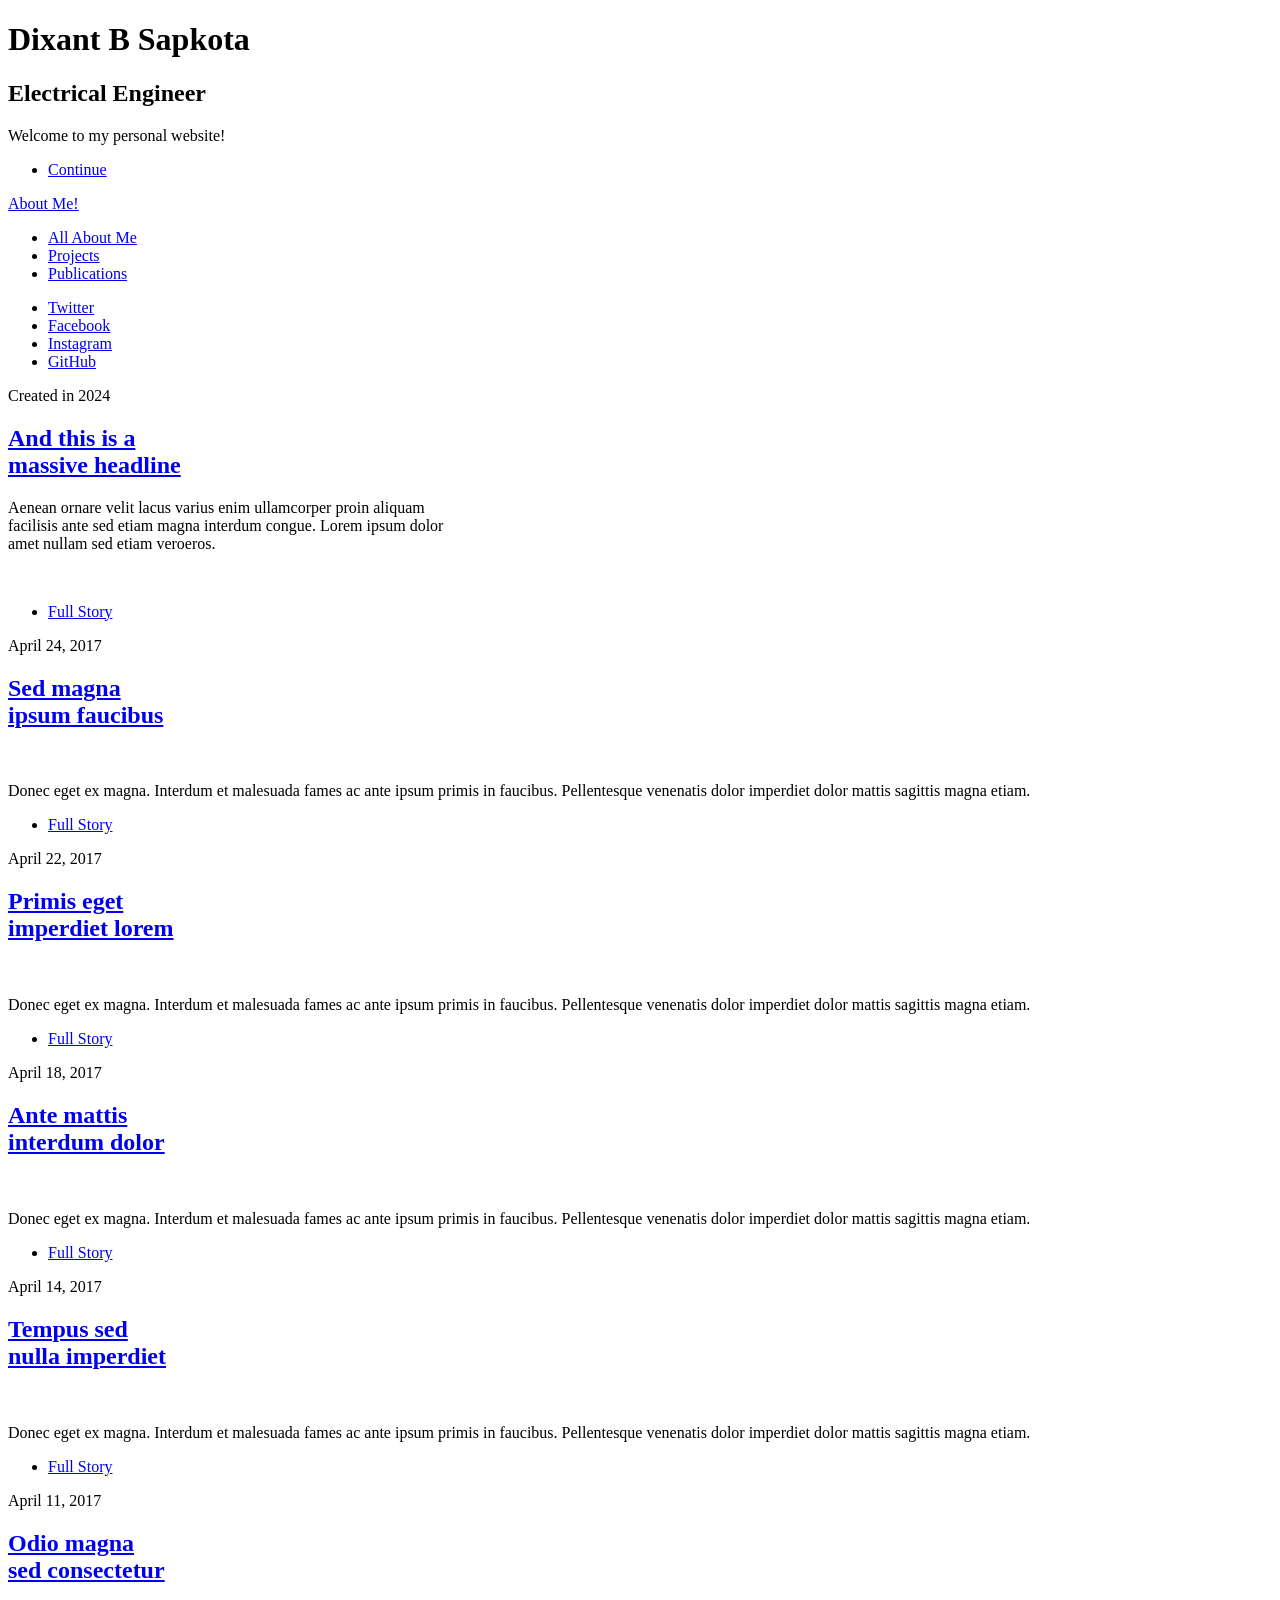
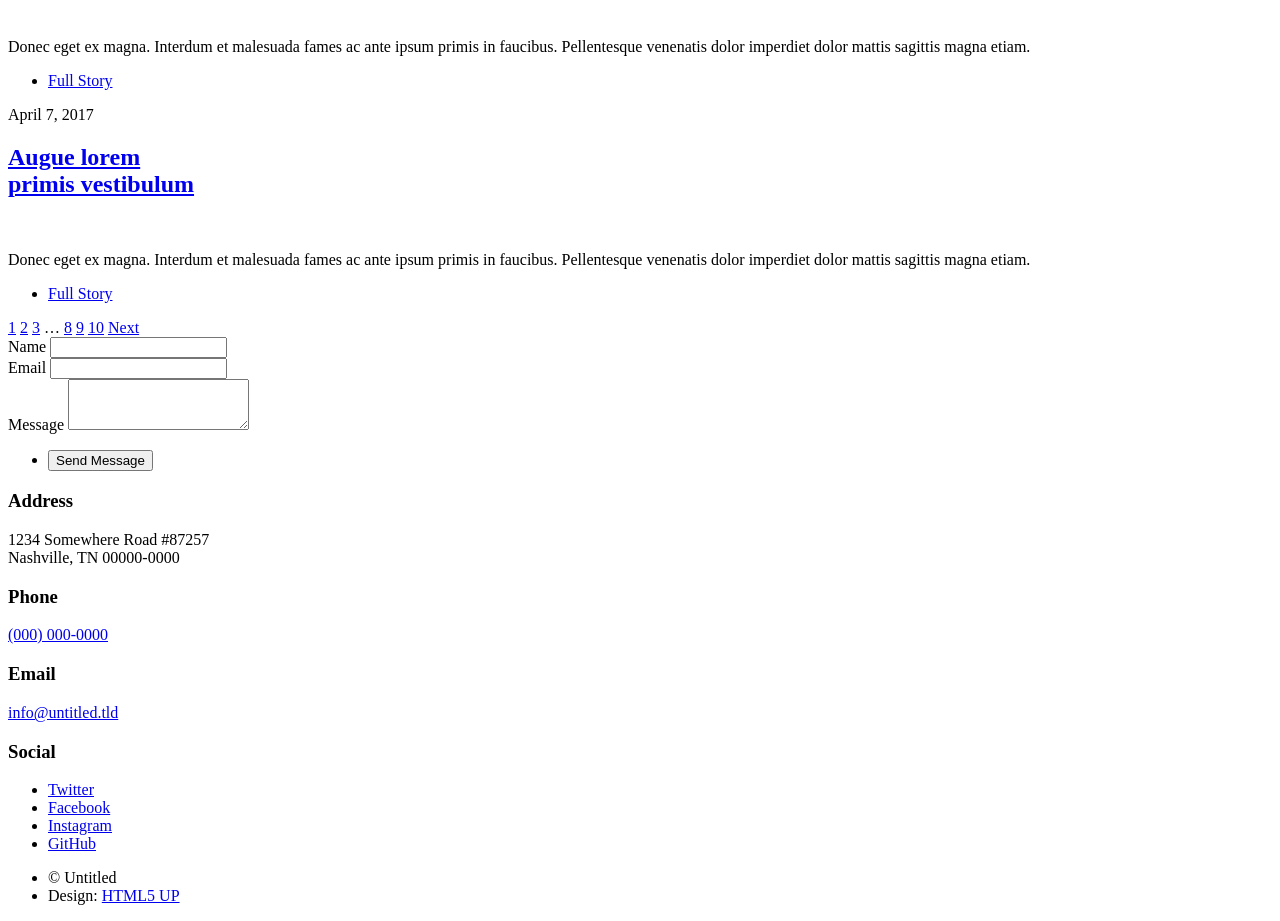
==== index.html @ d3603ec7 "Check" ====
<!DOCTYPE HTML>
<!--
	Massively by HTML5 UP
	html5up.net | @ajlkn
	Free for personal and commercial use under the CCA 3.0 license (html5up.net/license)
-->
<html>
	<head>
		<title>Dixant Bikal Sapkota</title>
		<link rel="icon" type="image/x-icon" href="/images/DBS_icon.png">
		<meta charset="utf-8" />
		<meta name="viewport" content="width=device-width, initial-scale=1, user-scalable=no" />
		<link rel="stylesheet" href="assets/css/main.css" />
		<noscript><link rel="stylesheet" href="assets/css/noscript.css" /></noscript>
	</head>
	<body class="is-preload">

		<!-- Wrapper -->
			<div id="wrapper" class="fade-in">

				<!-- Intro -->
					<div id="intro">
						<h1>Dixant B Sapkota<br />
						<h2>Electrical Engineer</h2></h1>
						<p>Welcome to my personal website!</p>
						<ul class="actions">
							<li><a href="#header" class="button icon solid solo fa-arrow-down scrolly">Continue</a></li>
						</ul>
					</div>

				<!-- Header -->
					<header id="header">
						<a href="index.html" class="logo">About Me!</a>
					</header>

				<!-- Nav -->
					<nav id="nav">
						<ul class="links">
							<li class="active"><a href="index.html">All About Me</a></li>
							<li><a href="projects.html">Projects</a></li>
							<li><a href="publications.html">Publications</a></li>
						</ul>
						<ul class="icons">
							<li><a href="#" class="icon brands fa-twitter"><span class="label">Twitter</span></a></li>
							<li><a href="#" class="icon brands fa-facebook-f"><span class="label">Facebook</span></a></li>
							<li><a href="#" class="icon brands fa-instagram"><span class="label">Instagram</span></a></li>
							<li><a href="#" class="icon brands fa-github"><span class="label">GitHub</span></a></li>
						</ul>
					</nav>

				<!-- Main -->
					<div id="main">

						<!-- Featured Post -->
							<article class="post featured">
								<header class="major">
									<span class="date"> Created in 2024</span>
									<h2><a href="#">And this is a<br />
									massive headline</a></h2>
									<p>Aenean ornare velit lacus varius enim ullamcorper proin aliquam<br />
									facilisis ante sed etiam magna interdum congue. Lorem ipsum dolor<br />
									amet nullam sed etiam veroeros.</p>
								</header>
								<a href="#" class="image main"><img src="images/pic01.jpg" alt="" /></a>
								<ul class="actions special">
									<li><a href="#" class="button large">Full Story</a></li>
								</ul>
							</article>

						<!-- Posts -->
							<section class="posts">
								<article>
									<header>
										<span class="date">April 24, 2017</span>
										<h2><a href="#">Sed magna<br />
										ipsum faucibus</a></h2>
									</header>
								
									<a href="#" class="image fit"><img src="images/pic02.jpg" alt="" /></a>
									<p>Donec eget ex magna. Interdum et malesuada fames ac ante ipsum primis in faucibus. Pellentesque venenatis dolor imperdiet dolor mattis sagittis magna etiam.</p>
									<ul class="actions special">
										<li><a href="#" class="button">Full Story</a></li>
									</ul>
								</article>
								<article>
									<header>
										<span class="date">April 22, 2017</span>
										<h2><a href="#">Primis eget<br />
										imperdiet lorem</a></h2>
									</header>
									<a href="#" class="image fit"><img src="images/pic03.jpg" alt="" /></a>
									<p>Donec eget ex magna. Interdum et malesuada fames ac ante ipsum primis in faucibus. Pellentesque venenatis dolor imperdiet dolor mattis sagittis magna etiam.</p>
									<ul class="actions special">
										<li><a href="#" class="button">Full Story</a></li>
									</ul>
								</article>
								<article>
									<header>
										<span class="date">April 18, 2017</span>
										<h2><a href="#">Ante mattis<br />
										interdum dolor</a></h2>
									</header>
									<a href="#" class="image fit"><img src="images/pic04.jpg" alt="" /></a>
									<p>Donec eget ex magna. Interdum et malesuada fames ac ante ipsum primis in faucibus. Pellentesque venenatis dolor imperdiet dolor mattis sagittis magna etiam.</p>
									<ul class="actions special">
										<li><a href="#" class="button">Full Story</a></li>
									</ul>
								</article>
								<article>
									<header>
										<span class="date">April 14, 2017</span>
										<h2><a href="#">Tempus sed<br />
										nulla imperdiet</a></h2>
									</header>
									<a href="#" class="image fit"><img src="images/pic05.jpg" alt="" /></a>
									<p>Donec eget ex magna. Interdum et malesuada fames ac ante ipsum primis in faucibus. Pellentesque venenatis dolor imperdiet dolor mattis sagittis magna etiam.</p>
									<ul class="actions special">
										<li><a href="#" class="button">Full Story</a></li>
									</ul>
								</article>
								<article>
									<header>
										<span class="date">April 11, 2017</span>
										<h2><a href="#">Odio magna<br />
										sed consectetur</a></h2>
									</header>
									<a href="#" class="image fit"><img src="images/pic06.jpg" alt="" /></a>
									<p>Donec eget ex magna. Interdum et malesuada fames ac ante ipsum primis in faucibus. Pellentesque venenatis dolor imperdiet dolor mattis sagittis magna etiam.</p>
									<ul class="actions special">
										<li><a href="#" class="button">Full Story</a></li>
									</ul>
								</article>
								<article>
									<header>
										<span class="date">April 7, 2017</span>
										<h2><a href="#">Augue lorem<br />
										primis vestibulum</a></h2>
									</header>
									<a href="#" class="image fit"><img src="images/pic07.jpg" alt="" /></a>
									<p>Donec eget ex magna. Interdum et malesuada fames ac ante ipsum primis in faucibus. Pellentesque venenatis dolor imperdiet dolor mattis sagittis magna etiam.</p>
									<ul class="actions special">
										<li><a href="#" class="button">Full Story</a></li>
									</ul>
								</article>
							</section>

						<!-- Footer -->
							<footer>
								<div class="pagination">
									<!--<a href="#" class="previous">Prev</a>-->
									<a href="#" class="page active">1</a>
									<a href="#" class="page">2</a>
									<a href="#" class="page">3</a>
									<span class="extra">&hellip;</span>
									<a href="#" class="page">8</a>
									<a href="#" class="page">9</a>
									<a href="#" class="page">10</a>
									<a href="#" class="next">Next</a>
								</div>
							</footer>

					</div>

				<!-- Footer -->
					<footer id="footer">
						<section>
							<form method="post" action="#">
								<div class="fields">
									<div class="field">
										<label for="name">Name</label>
										<input type="text" name="name" id="name" />
									</div>
									<div class="field">
										<label for="email">Email</label>
										<input type="text" name="email" id="email" />
									</div>
									<div class="field">
										<label for="message">Message</label>
										<textarea name="message" id="message" rows="3"></textarea>
									</div>
								</div>
								<ul class="actions">
									<li><input type="submit" value="Send Message" /></li>
								</ul>
							</form>
						</section>
						<section class="split contact">
							<section class="alt">
								<h3>Address</h3>
								<p>1234 Somewhere Road #87257<br />
								Nashville, TN 00000-0000</p>
							</section>
							<section>
								<h3>Phone</h3>
								<p><a href="#">(000) 000-0000</a></p>
							</section>
							<section>
								<h3>Email</h3>
								<p><a href="#">info@untitled.tld</a></p>
							</section>
							<section>
								<h3>Social</h3>
								<ul class="icons alt">
									<li><a href="#" class="icon brands alt fa-twitter"><span class="label">Twitter</span></a></li>
									<li><a href="#" class="icon brands alt fa-facebook-f"><span class="label">Facebook</span></a></li>
									<li><a href="#" class="icon brands alt fa-instagram"><span class="label">Instagram</span></a></li>
									<li><a href="#" class="icon brands alt fa-github"><span class="label">GitHub</span></a></li>
								</ul>
							</section>
						</section>
					</footer>

				<!-- Copyright -->
					<div id="copyright">
						<ul><li>&copy; Untitled</li><li>Design: <a href="https://html5up.net">HTML5 UP</a></li></ul>
					</div>

			</div>

		<!-- Scripts -->
			<script src="assets/js/jquery.min.js"></script>
			<script src="assets/js/jquery.scrollex.min.js"></script>
			<script src="assets/js/jquery.scrolly.min.js"></script>
			<script src="assets/js/browser.min.js"></script>
			<script src="assets/js/breakpoints.min.js"></script>
			<script src="assets/js/util.js"></script>
			<script src="assets/js/main.js"></script>

	</body>
</html>
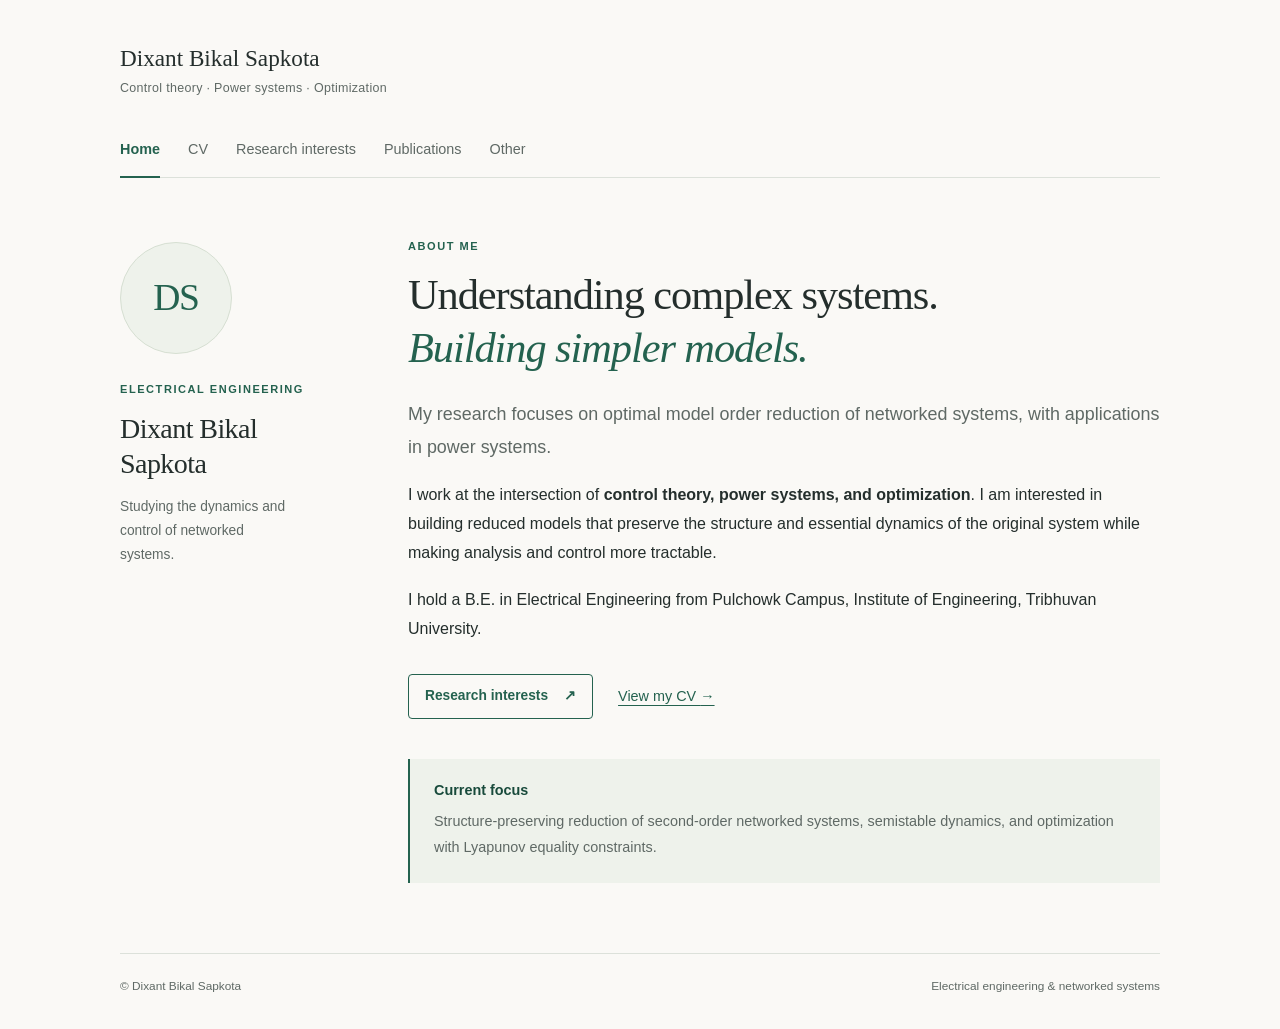
==== commit 137d362a: "simpler website-research" ====
--- a/index.html
+++ b/index.html
@@ -1,230 +1,65 @@
-<!DOCTYPE HTML>
-<!--
-	Massively by HTML5 UP
-	html5up.net | @ajlkn
-	Free for personal and commercial use under the CCA 3.0 license (html5up.net/license)
--->
-<html>
-	<head>
-		<title>Dixant Bikal Sapkota</title>
-		<link rel="icon" type="image/x-icon" href="/images/DBS_icon.png">
-		<meta charset="utf-8" />
-		<meta name="viewport" content="width=device-width, initial-scale=1, user-scalable=no" />
-		<link rel="stylesheet" href="assets/css/main.css" />
-		<noscript><link rel="stylesheet" href="assets/css/noscript.css" /></noscript>
-	</head>
-	<body class="is-preload">
-
-		<!-- Wrapper -->
-			<div id="wrapper" class="fade-in">
-
-				<!-- Intro -->
-					<div id="intro">
-						<h1>Dixant B Sapkota<br />
-						<h2>Electrical Engineer</h2></h1>
-						<p>Welcome to my personal website!</p>
-						<ul class="actions">
-							<li><a href="#header" class="button icon solid solo fa-arrow-down scrolly">Continue</a></li>
-						</ul>
-					</div>
-
-				<!-- Header -->
-					<header id="header">
-						<a href="index.html" class="logo">About Me!</a>
-					</header>
-
-				<!-- Nav -->
-					<nav id="nav">
-						<ul class="links">
-							<li class="active"><a href="index.html">All About Me</a></li>
-							<li><a href="projects.html">Projects</a></li>
-							<li><a href="publications.html">Publications</a></li>
-						</ul>
-						<ul class="icons">
-							<li><a href="#" class="icon brands fa-twitter"><span class="label">Twitter</span></a></li>
-							<li><a href="#" class="icon brands fa-facebook-f"><span class="label">Facebook</span></a></li>
-							<li><a href="#" class="icon brands fa-instagram"><span class="label">Instagram</span></a></li>
-							<li><a href="#" class="icon brands fa-github"><span class="label">GitHub</span></a></li>
-						</ul>
-					</nav>
-
-				<!-- Main -->
-					<div id="main">
-
-						<!-- Featured Post -->
-							<article class="post featured">
-								<header class="major">
-									<span class="date"> Created in 2024</span>
-									<h2><a href="#">And this is a<br />
-									massive headline</a></h2>
-									<p>Aenean ornare velit lacus varius enim ullamcorper proin aliquam<br />
-									facilisis ante sed etiam magna interdum congue. Lorem ipsum dolor<br />
-									amet nullam sed etiam veroeros.</p>
-								</header>
-								<a href="#" class="image main"><img src="images/pic01.jpg" alt="" /></a>
-								<ul class="actions special">
-									<li><a href="#" class="button large">Full Story</a></li>
-								</ul>
-							</article>
-
-						<!-- Posts -->
-							<section class="posts">
-								<article>
-									<header>
-										<span class="date">April 24, 2017</span>
-										<h2><a href="#">Sed magna<br />
-										ipsum faucibus</a></h2>
-									</header>
-								
-									<a href="#" class="image fit"><img src="images/pic02.jpg" alt="" /></a>
-									<p>Donec eget ex magna. Interdum et malesuada fames ac ante ipsum primis in faucibus. Pellentesque venenatis dolor imperdiet dolor mattis sagittis magna etiam.</p>
-									<ul class="actions special">
-										<li><a href="#" class="button">Full Story</a></li>
-									</ul>
-								</article>
-								<article>
-									<header>
-										<span class="date">April 22, 2017</span>
-										<h2><a href="#">Primis eget<br />
-										imperdiet lorem</a></h2>
-									</header>
-									<a href="#" class="image fit"><img src="images/pic03.jpg" alt="" /></a>
-									<p>Donec eget ex magna. Interdum et malesuada fames ac ante ipsum primis in faucibus. Pellentesque venenatis dolor imperdiet dolor mattis sagittis magna etiam.</p>
-									<ul class="actions special">
-										<li><a href="#" class="button">Full Story</a></li>
-									</ul>
-								</article>
-								<article>
-									<header>
-										<span class="date">April 18, 2017</span>
-										<h2><a href="#">Ante mattis<br />
-										interdum dolor</a></h2>
-									</header>
-									<a href="#" class="image fit"><img src="images/pic04.jpg" alt="" /></a>
-									<p>Donec eget ex magna. Interdum et malesuada fames ac ante ipsum primis in faucibus. Pellentesque venenatis dolor imperdiet dolor mattis sagittis magna etiam.</p>
-									<ul class="actions special">
-										<li><a href="#" class="button">Full Story</a></li>
-									</ul>
-								</article>
-								<article>
-									<header>
-										<span class="date">April 14, 2017</span>
-										<h2><a href="#">Tempus sed<br />
-										nulla imperdiet</a></h2>
-									</header>
-									<a href="#" class="image fit"><img src="images/pic05.jpg" alt="" /></a>
-									<p>Donec eget ex magna. Interdum et malesuada fames ac ante ipsum primis in faucibus. Pellentesque venenatis dolor imperdiet dolor mattis sagittis magna etiam.</p>
-									<ul class="actions special">
-										<li><a href="#" class="button">Full Story</a></li>
-									</ul>
-								</article>
-								<article>
-									<header>
-										<span class="date">April 11, 2017</span>
-										<h2><a href="#">Odio magna<br />
-										sed consectetur</a></h2>
-									</header>
-									<a href="#" class="image fit"><img src="images/pic06.jpg" alt="" /></a>
-									<p>Donec eget ex magna. Interdum et malesuada fames ac ante ipsum primis in faucibus. Pellentesque venenatis dolor imperdiet dolor mattis sagittis magna etiam.</p>
-									<ul class="actions special">
-										<li><a href="#" class="button">Full Story</a></li>
-									</ul>
-								</article>
-								<article>
-									<header>
-										<span class="date">April 7, 2017</span>
-										<h2><a href="#">Augue lorem<br />
-										primis vestibulum</a></h2>
-									</header>
-									<a href="#" class="image fit"><img src="images/pic07.jpg" alt="" /></a>
-									<p>Donec eget ex magna. Interdum et malesuada fames ac ante ipsum primis in faucibus. Pellentesque venenatis dolor imperdiet dolor mattis sagittis magna etiam.</p>
-									<ul class="actions special">
-										<li><a href="#" class="button">Full Story</a></li>
-									</ul>
-								</article>
-							</section>
-
-						<!-- Footer -->
-							<footer>
-								<div class="pagination">
-									<!--<a href="#" class="previous">Prev</a>-->
-									<a href="#" class="page active">1</a>
-									<a href="#" class="page">2</a>
-									<a href="#" class="page">3</a>
-									<span class="extra">&hellip;</span>
-									<a href="#" class="page">8</a>
-									<a href="#" class="page">9</a>
-									<a href="#" class="page">10</a>
-									<a href="#" class="next">Next</a>
-								</div>
-							</footer>
-
-					</div>
-
-				<!-- Footer -->
-					<footer id="footer">
-						<section>
-							<form method="post" action="#">
-								<div class="fields">
-									<div class="field">
-										<label for="name">Name</label>
-										<input type="text" name="name" id="name" />
-									</div>
-									<div class="field">
-										<label for="email">Email</label>
-										<input type="text" name="email" id="email" />
-									</div>
-									<div class="field">
-										<label for="message">Message</label>
-										<textarea name="message" id="message" rows="3"></textarea>
-									</div>
-								</div>
-								<ul class="actions">
-									<li><input type="submit" value="Send Message" /></li>
-								</ul>
-							</form>
-						</section>
-						<section class="split contact">
-							<section class="alt">
-								<h3>Address</h3>
-								<p>1234 Somewhere Road #87257<br />
-								Nashville, TN 00000-0000</p>
-							</section>
-							<section>
-								<h3>Phone</h3>
-								<p><a href="#">(000) 000-0000</a></p>
-							</section>
-							<section>
-								<h3>Email</h3>
-								<p><a href="#">info@untitled.tld</a></p>
-							</section>
-							<section>
-								<h3>Social</h3>
-								<ul class="icons alt">
-									<li><a href="#" class="icon brands alt fa-twitter"><span class="label">Twitter</span></a></li>
-									<li><a href="#" class="icon brands alt fa-facebook-f"><span class="label">Facebook</span></a></li>
-									<li><a href="#" class="icon brands alt fa-instagram"><span class="label">Instagram</span></a></li>
-									<li><a href="#" class="icon brands alt fa-github"><span class="label">GitHub</span></a></li>
-								</ul>
-							</section>
-						</section>
-					</footer>
-
-				<!-- Copyright -->
-					<div id="copyright">
-						<ul><li>&copy; Untitled</li><li>Design: <a href="https://html5up.net">HTML5 UP</a></li></ul>
-					</div>
-
-			</div>
-
-		<!-- Scripts -->
-			<script src="assets/js/jquery.min.js"></script>
-			<script src="assets/js/jquery.scrollex.min.js"></script>
-			<script src="assets/js/jquery.scrolly.min.js"></script>
-			<script src="assets/js/browser.min.js"></script>
-			<script src="assets/js/breakpoints.min.js"></script>
-			<script src="assets/js/util.js"></script>
-			<script src="assets/js/main.js"></script>
-
-	</body>
-</html>+<!doctype html>
+<html lang="en">
+<head>
+  <meta charset="utf-8">
+  <meta name="viewport" content="width=device-width, initial-scale=1">
+  <meta name="description" content="Dixant Bikal Sapkota — research in model order reduction, control theory, optimization, and power systems.">
+  <meta name="author" content="Dixant Bikal Sapkota">
+  <meta name="theme-color" content="#faf9f6">
+  <title>Home | Dixant Bikal Sapkota</title>
+  <link rel="stylesheet" href="styles.css">
+</head>
+<body>
+  <a class="skip-link" href="#main">Skip to content</a>
+  <div class="site-shell">
+    <header class="site-header">
+      <a class="site-name" href="index.html">Dixant Bikal Sapkota<span class="site-subtitle">Control theory · Power systems · Optimization</span></a>
+      <nav class="site-nav" aria-label="Main navigation">
+        <a href="index.html" aria-current="page">Home</a>
+        <a href="cv.html">CV</a>
+        <a href="research.html">Research interests</a>
+        <a href="publications.html">Publications</a>
+        <a href="other.html">Other</a>
+      </nav>
+    </header>
+    <main id="main" class="page-layout" tabindex="-1">
+      <aside class="sidebar" aria-label="Page introduction">
+        <div class="monogram" aria-hidden="true">DS</div>
+        <p class="eyebrow">Electrical engineering</p>
+        <p class="profile-name">Dixant Bikal<br> Sapkota</p>
+        <p class="sidebar-text">Studying the dynamics and control of networked systems.</p>
+        <!-- EDIT: Add your current degree, department, and university here. -->
+        <!-- Optional photo: replace the monogram with
+        <img class="profile-photo" src="images/profile.jpg" alt="Dixant Bikal Sapkota" width="176" height="176">
+        and upload images/profile.jpg. -->
+      </aside>
+      <div class="page-content">
+        <p class="eyebrow">About me</p>
+        <h1>Understanding complex systems.<br><em>Building simpler models.</em></h1>
+        <p class="lead">My research focuses on optimal model order reduction of networked systems, with applications in power systems.</p>
+        <p>I work at the intersection of <strong>control theory, power systems, and optimization</strong>. I am interested in building reduced models that preserve the structure and essential dynamics of the original system while making analysis and control more tractable.</p>
+        <p>I hold a B.E. in Electrical Engineering from Pulchowk Campus, Institute of Engineering, Tribhuvan University.</p>
+        <div class="link-row">
+          <a class="button" href="research.html">Research interests <span aria-hidden="true">↗</span></a>
+          <a class="text-link" href="cv.html">View my CV <span aria-hidden="true">→</span></a>
+        </div>
+        <section class="focus-note" aria-labelledby="focus-title">
+          <h2 id="focus-title">Current focus</h2>
+          <p>Structure-preserving reduction of second-order networked systems, semistable dynamics, and optimization with Lyapunov equality constraints.</p>
+        </section>
+        <!-- EDIT: Uncomment after replacing the example address and URLs.
+        <section class="section" aria-labelledby="contact-title">
+          <h2 id="contact-title">Get in touch</h2>
+          <p><a href="mailto:YOUR_EMAIL">Email</a> · <a href="YOUR_SCHOLAR_URL">Google Scholar</a> · <a href="YOUR_GITHUB_URL">GitHub</a></p>
+        </section>
+        -->
+      </div>
+    </main>
+    <footer class="site-footer">
+      <span>© Dixant Bikal Sapkota</span>
+      <span>Electrical engineering &amp; networked systems</span>
+      <!-- Optional: replace the second span with an email or academic profile link. -->
+    </footer>
+  </div>
+</body>
+</html>
--- a/styles.css
+++ b/styles.css
@@ -0,0 +1,157 @@
+/* Shared styles for every page. No frameworks, external fonts, or JavaScript.
+   Change the colors below to personalize the site. */
+:root {
+  --background: #faf9f6;
+  --text: #242e2c;
+  --muted: #5f6965;
+  --accent: #24624f;
+  --accent-dark: #184a3b;
+  --line: #dce1da;
+  --tint: #eef2eb;
+}
+
+* { box-sizing: border-box; }
+html { scroll-padding-top: 1.5rem; }
+body {
+  margin: 0;
+  background: var(--background);
+  color: var(--text);
+  font-family: -apple-system, BlinkMacSystemFont, "Segoe UI", Arial, sans-serif;
+  font-size: 16px;
+  line-height: 1.8;
+  -webkit-font-smoothing: antialiased;
+}
+::selection { background: #dce9de; color: var(--text); }
+a { color: var(--accent); text-underline-offset: 4px; }
+a:hover { color: var(--accent-dark); }
+a:focus-visible {
+  outline: 2px solid var(--accent);
+  outline-offset: 5px;
+  border-radius: 2px;
+}
+p { margin: 0 0 1.15rem; }
+strong { font-weight: 600; }
+h1, h2, h3 { margin: 0; font-weight: 500; }
+h1, .site-name, .profile-name, .sidebar-heading {
+  font-family: Georgia, "Times New Roman", serif;
+}
+h1 {
+  margin-bottom: 1.5rem;
+  font-size: clamp(2rem, 3.4vw, 2.65rem);
+  line-height: 1.25;
+  letter-spacing: -.025em;
+  text-wrap: balance;
+}
+h1 em { color: var(--accent); font-weight: 400; }
+h2 { margin-bottom: 1rem; font-size: 1.15rem; font-weight: 650; line-height: 1.5; }
+h3 { margin-bottom: .35rem; font-size: 1.05rem; font-weight: 600; line-height: 1.5; }
+sub { line-height: 0; }
+.site-shell { width: min(1040px, calc(100% - 80px)); margin: 0 auto; }
+.site-header { padding: 42px 0 0; border-bottom: 1px solid var(--line); }
+.site-name { display: inline-block; color: var(--text); font-size: 1.45rem; line-height: 1.4; text-decoration: none; }
+.site-name:hover { color: var(--accent); }
+.site-subtitle {
+  display: block;
+  margin-top: .3rem;
+  color: var(--muted);
+  font-family: -apple-system, BlinkMacSystemFont, "Segoe UI", Arial, sans-serif;
+  font-size: .78rem;
+  letter-spacing: .025em;
+  line-height: 1.6;
+}
+.site-nav { display: flex; flex-wrap: wrap; gap: 8px 28px; margin-top: 25px; }
+.site-nav a { position: relative; padding: 10px 0 14px; color: var(--muted); font-size: .9rem; text-decoration: none; }
+.site-nav a:hover, .site-nav a[aria-current="page"] { color: var(--accent); }
+.site-nav a[aria-current="page"] { font-weight: 600; }
+.site-nav a[aria-current="page"]::after { position: absolute; right: 0; bottom: -1px; left: 0; height: 2px; background: var(--accent); content: ""; }
+.page-layout { display: grid; grid-template-columns: 220px minmax(0, 1fr); gap: 68px; padding: 60px 0 70px; min-height: 62vh; }
+.sidebar { padding-top: 4px; }
+.monogram {
+  display: grid;
+  place-items: center;
+  width: 112px;
+  height: 112px;
+  margin-bottom: 27px;
+  border: 1px solid #d6dfd2;
+  border-radius: 50%;
+  background: var(--tint);
+  color: var(--accent);
+  font-family: Georgia, "Times New Roman", serif;
+  font-size: 2.35rem;
+  letter-spacing: -.035em;
+}
+.profile-photo { display: block; width: 176px; max-width: 100%; height: 176px; margin-bottom: 27px; border-radius: 8px; object-fit: cover; }
+.eyebrow { margin-bottom: .8rem; color: var(--accent); font-size: .69rem; font-weight: 650; letter-spacing: .14em; line-height: 1.6; text-transform: uppercase; }
+.profile-name { margin-bottom: .85rem; font-size: 1.75rem; line-height: 1.25; letter-spacing: -.02em; }
+.sidebar-heading { margin-bottom: 1rem; font-size: 1.65rem; line-height: 1.3; }
+.sidebar-text { max-width: 23ch; color: var(--muted); font-size: .86rem; line-height: 1.75; }
+.page-content { min-width: 0; }
+.lead { color: var(--muted); font-size: 1.12rem; line-height: 1.8; }
+.link-row { display: flex; flex-wrap: wrap; align-items: center; gap: 15px 25px; margin: 1.9rem 0 2.5rem; }
+.button { display: inline-flex; align-items: center; justify-content: space-between; gap: 16px; padding: 9px 16px; border: 1px solid var(--accent); border-radius: 4px; color: var(--accent); font-size: .86rem; font-weight: 600; text-decoration: none; }
+.button:hover { background: var(--accent); color: #fff; }
+.text-link { font-size: .9rem; }
+.focus-note { padding: 1.35rem 1.5rem; border-left: 2px solid var(--accent); background: var(--tint); }
+.focus-note h2 { margin-bottom: .45rem; color: var(--accent-dark); font-size: .9rem; }
+.focus-note p { margin: 0; color: var(--muted); font-size: .9rem; line-height: 1.8; }
+.section { margin-top: 2.3rem; padding-top: 1.65rem; border-top: 1px solid var(--line); }
+.entry + .entry { margin-top: 1.6rem; }
+.entry-meta { margin-bottom: .7rem; color: var(--muted); font-size: .88rem; line-height: 1.7; }
+.topic-list, .question-list { margin: .8rem 0 0; padding-left: 1.3rem; }
+.topic-list li, .question-list li { padding-left: .35rem; margin-bottom: .75rem; }
+.topic-list li::marker, .question-list li::marker { color: var(--accent); }
+.details-list { margin: 0; }
+.details-list > div { display: grid; grid-template-columns: 185px minmax(0, 1fr); gap: 20px; margin-bottom: 1rem; }
+.details-list dt { font-size: .88rem; font-weight: 600; }
+.details-list dd { margin: 0; color: var(--muted); font-size: .92rem; }
+.publication { display: grid; grid-template-columns: 52px minmax(0, 1fr); gap: 22px; }
+.publication + .publication { margin-top: 2rem; }
+.publication-year { padding-top: .1rem; color: var(--accent); font-size: .84rem; font-weight: 600; }
+.publication p:last-child { margin-bottom: 0; }
+.publication-links { display: flex; flex-wrap: wrap; gap: 18px; margin-top: .8rem; font-size: .85rem; }
+.end-link { margin: 2.5rem 0 0; font-size: .9rem; }
+.site-footer { display: flex; flex-wrap: wrap; justify-content: space-between; gap: 8px 24px; padding: 22px 0 32px; border-top: 1px solid var(--line); color: var(--muted); font-size: .74rem; }
+.skip-link { position: fixed; top: 12px; left: 12px; z-index: 10; padding: 8px 16px; transform: translateY(-180%); background: var(--background); border: 1px solid var(--accent); }
+.skip-link:focus { transform: translateY(0); }
+
+@media (max-width: 800px) {
+  .site-shell { width: calc(100% - 48px); }
+  .page-layout { grid-template-columns: 170px minmax(0, 1fr); gap: 35px; }
+  .sidebar-heading { font-size: 1.4rem; }
+  .details-list > div { grid-template-columns: 1fr; gap: 2px; }
+}
+@media (max-width: 600px) {
+  .site-shell { width: calc(100% - 40px); }
+  .site-header { padding-top: 28px; }
+  .site-name { font-size: 1.3rem; }
+  .site-subtitle { font-size: .7rem; }
+  .site-nav { gap: 2px 22px; margin-top: 18px; }
+  .site-nav a { font-size: .82rem; padding: 9px 0 11px; }
+  .page-layout { grid-template-columns: 1fr; gap: 30px; padding: 34px 0 46px; }
+  .sidebar { padding: 0 0 25px; border-bottom: 1px solid var(--line); }
+  .sidebar-text { max-width: 40ch; margin-bottom: 0; }
+  .monogram { float: right; width: 74px; height: 74px; margin: 0 0 10px 18px; font-size: 1.65rem; }
+  .profile-name { font-size: 1.5rem; }
+  .profile-name br { display: none; }
+  .profile-name br::after { content: " "; }
+  .profile-photo { float: right; width: 86px; height: 100px; margin: 0 0 12px 16px; }
+  h1 { font-size: 2rem; }
+  .lead { font-size: 1.05rem; }
+  .section { margin-top: 1.8rem; padding-top: 1.4rem; }
+  .publication { grid-template-columns: 1fr; gap: 5px; }
+  .focus-note { padding: 1rem 1.2rem; }
+  .site-footer { flex-direction: column; }
+}
+
+@media print {
+  body { background: #fff; color: #000; font-size: 11pt; }
+  .site-shell { width: 100%; }
+  .site-header { padding-top: 0; }
+  .site-nav, .sidebar, .skip-link, .link-row, .end-link { display: none; }
+  .page-layout { display: block; padding: 24px 0; min-height: 0; }
+  .site-footer { padding: 12px 0; }
+  h1 { font-size: 24pt; }
+  h2, h3 { break-after: avoid; }
+  .entry, .publication { break-inside: avoid; }
+  a { color: inherit; }
+}
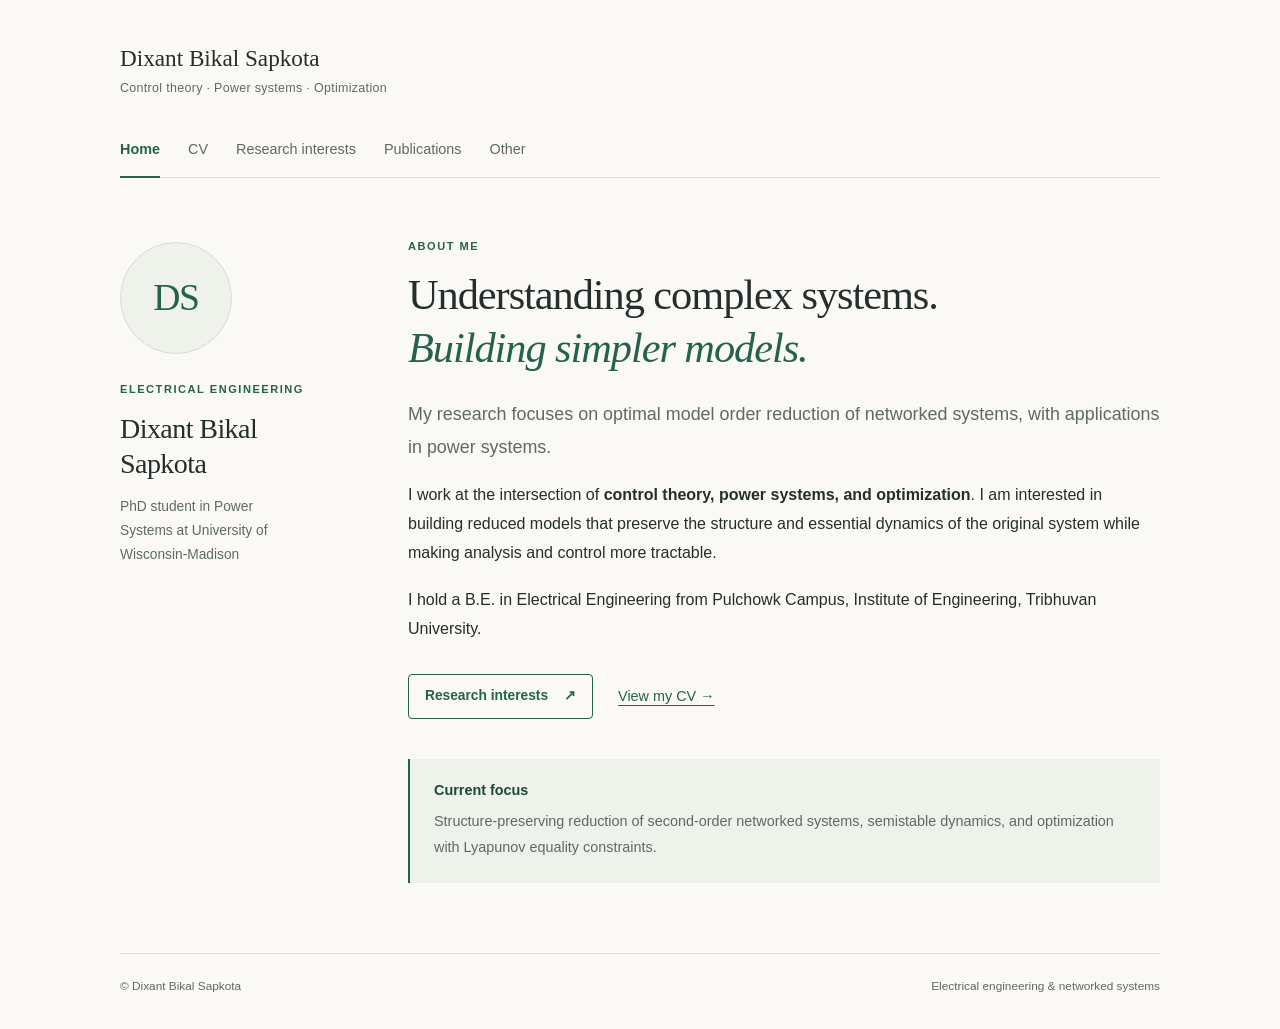
==== commit 7a74f989: "changes to index" ====
--- a/index.html
+++ b/index.html
@@ -27,7 +27,7 @@
         <div class="monogram" aria-hidden="true">DS</div>
         <p class="eyebrow">Electrical engineering</p>
         <p class="profile-name">Dixant Bikal<br> Sapkota</p>
-        <p class="sidebar-text">Studying the dynamics and control of networked systems.</p>
+        <p class="sidebar-text">PhD student in Power Systems at University of Wisconsin-Madison</p>
         <!-- EDIT: Add your current degree, department, and university here. -->
         <!-- Optional photo: replace the monogram with
         <img class="profile-photo" src="images/profile.jpg" alt="Dixant Bikal Sapkota" width="176" height="176">
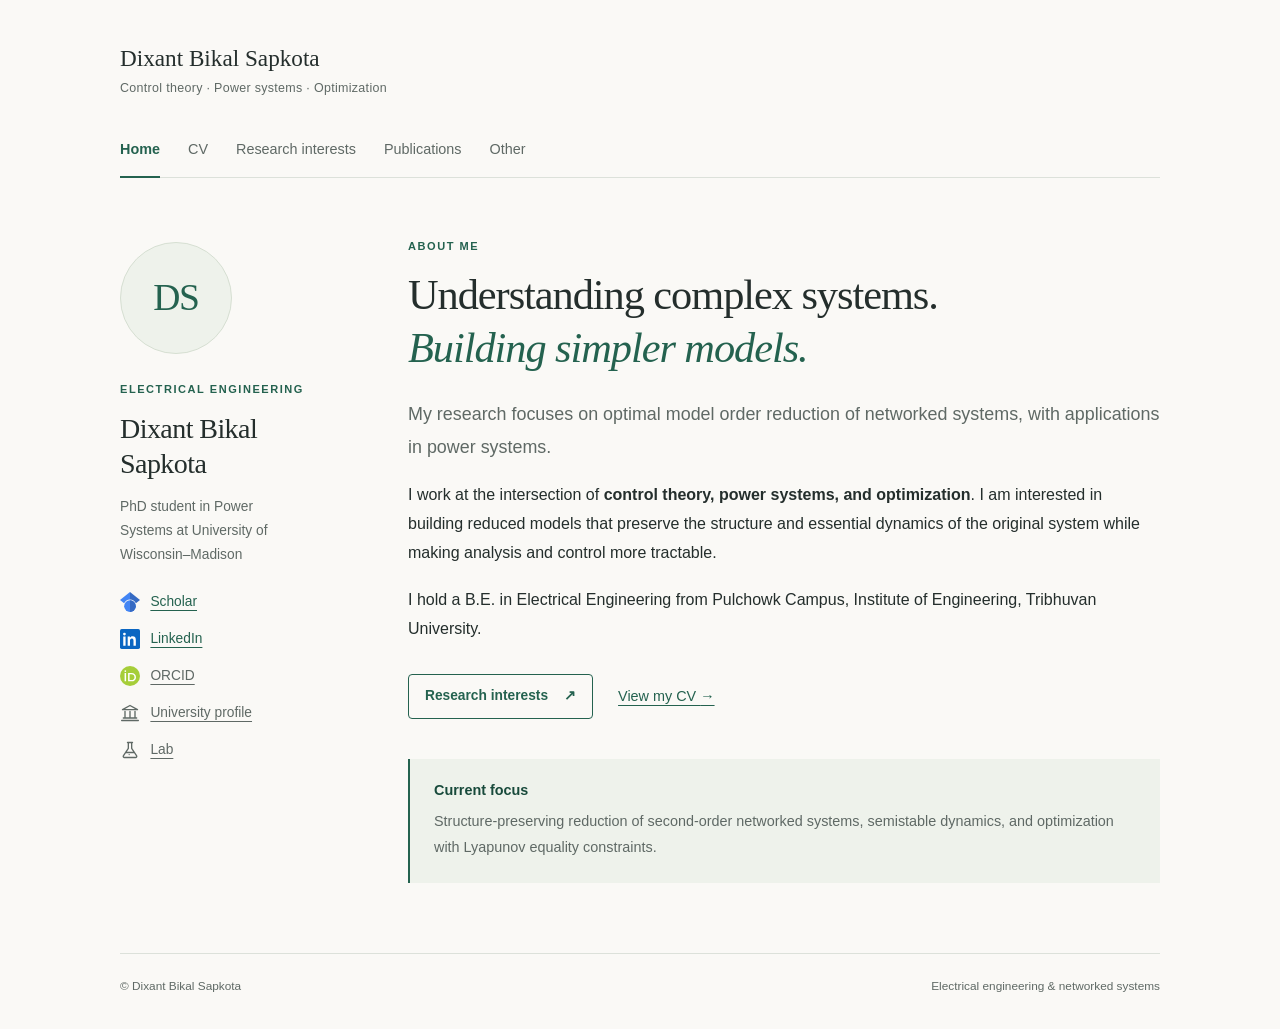
==== commit 5b626c10: "updated" ====
--- a/index.html
+++ b/index.html
@@ -23,12 +23,54 @@
       </nav>
     </header>
     <main id="main" class="page-layout" tabindex="-1">
-      <aside class="sidebar" aria-label="Page introduction">
+      <aside class="sidebar" aria-label="About Dixant Bikal Sapkota">
         <div class="monogram" aria-hidden="true">DS</div>
         <p class="eyebrow">Electrical engineering</p>
         <p class="profile-name">Dixant Bikal<br> Sapkota</p>
-        <p class="sidebar-text">PhD student in Power Systems at University of Wisconsin-Madison</p>
-        <!-- EDIT: Add your current degree, department, and university here. -->
+        <p class="sidebar-text">PhD student in Power Systems at University of Wisconsin–Madison</p>
+        <nav class="profile-links" aria-label="Academic profiles">
+          <ul>
+          <li>
+            <a class="profile-link" href="https://scholar.google.com/citations?user=Jhl7F5cAAAAJ&amp;hl=en">
+              <svg class="profile-link-icon" width="20" height="20" viewBox="0 0 24 24" aria-hidden="true" focusable="false"><path fill="#4285f4" d="M12 0 0 9.5l4.9 4A8 8 0 0 1 12 9V0Z"/><path fill="#356ac3" d="m12 0 12 9.5-4.9 4A8 8 0 0 0 12 9V0Z"/><circle cx="12" cy="17" r="7" fill="#4285f4"/><path fill="#356ac3" d="M12 10a7 7 0 0 1 0 14V10Z"/></svg>
+              <span>Scholar</span>
+            </a>
+          </li>
+          <li>
+            <a class="profile-link" href="https://www.linkedin.com/in/dixantbsapkota/">
+              <svg class="profile-link-icon" width="20" height="20" viewBox="0 0 24 24" aria-hidden="true" focusable="false"><rect width="24" height="24" rx="2" fill="#0a66c2"/><circle cx="5.3" cy="6" r="1.65" fill="#fff"/><path fill="#fff" d="M3.9 9h2.8v11H3.9zm5.3 0h2.7v1.5c.6-1 1.5-1.8 3.2-1.8 3 0 3.9 1.9 3.9 4.7V20h-2.8v-5.9c0-1.6-.3-2.8-1.9-2.8s-2.3 1.1-2.3 2.8V20H9.2Z"/></svg>
+              <span>LinkedIn</span>
+            </a>
+          </li>
+          <li>
+            <!-- EDIT: Add href="YOUR_ORCID_URL" to the next anchor.
+            Keep class="profile-link"; remove placeholder-link, role,
+            aria-disabled, and title when adding the real URL. -->
+            <a class="profile-link placeholder-link" role="link" aria-disabled="true" title="Add your ORCID URL">
+              <svg class="profile-link-icon" width="20" height="20" viewBox="0 0 24 24" aria-hidden="true" focusable="false"><circle cx="12" cy="12" r="12" fill="#a6ce39"/><circle cx="6.4" cy="6.1" r="1.05" fill="#fff"/><path fill="#fff" d="M5.5 8.3h1.8v10.1H5.5zm4.2 0h4.1c3.3 0 5.4 2 5.4 5.1s-2.1 5-5.4 5H9.7zm1.8 1.6v6.9h2.2c2.4 0 3.7-1.2 3.7-3.4 0-2.3-1.3-3.5-3.7-3.5Z"/></svg>
+              <span>ORCID</span>
+            </a>
+          </li>
+          <li>
+            <!-- EDIT: Add href="YOUR_UNIVERSITY_PROFILE_URL" to the next anchor.
+            Keep class="profile-link"; remove placeholder-link, role,
+            aria-disabled, and title when adding the real URL. -->
+            <a class="profile-link placeholder-link" role="link" aria-disabled="true" title="Add your University profile URL">
+              <svg class="profile-link-icon" width="20" height="20" viewBox="0 0 24 24" fill="none" stroke="currentColor" stroke-width="1.6" stroke-linecap="round" stroke-linejoin="round" aria-hidden="true" focusable="false"><path d="m3 8 9-5 9 5H3Zm-1 13h20M4 18h16M6 10v8m6-8v8m6-8v8"/></svg>
+              <span>University profile</span>
+            </a>
+          </li>
+          <li>
+            <!-- EDIT: Add href="YOUR_LAB_URL" to the next anchor.
+            Keep class="profile-link"; remove placeholder-link, role,
+            aria-disabled, and title when adding the real URL. -->
+            <a class="profile-link placeholder-link" role="link" aria-disabled="true" title="Add your Lab URL">
+              <svg class="profile-link-icon" width="20" height="20" viewBox="0 0 24 24" fill="none" stroke="currentColor" stroke-width="1.6" stroke-linecap="round" stroke-linejoin="round" aria-hidden="true" focusable="false"><path d="M9 3h6m-5 0v7l-6 9a1.4 1.4 0 0 0 1.2 2h13.6a1.4 1.4 0 0 0 1.2-2l-6-9V3M7.5 15h9"/><circle cx="11" cy="17.5" r=".8" fill="currentColor" stroke="none"/></svg>
+              <span>Lab</span>
+            </a>
+          </li>
+          </ul>
+        </nav>
         <!-- Optional photo: replace the monogram with
         <img class="profile-photo" src="images/profile.jpg" alt="Dixant Bikal Sapkota" width="176" height="176">
         and upload images/profile.jpg. -->
--- a/styles.css
+++ b/styles.css
@@ -85,6 +85,14 @@
 .profile-name { margin-bottom: .85rem; font-size: 1.75rem; line-height: 1.25; letter-spacing: -.02em; }
 .sidebar-heading { margin-bottom: 1rem; font-size: 1.65rem; line-height: 1.3; }
 .sidebar-text { max-width: 23ch; color: var(--muted); font-size: .86rem; line-height: 1.75; }
+/* One profile link per row, with a self-contained SVG icon. */
+.profile-links { margin-top: 1.15rem; font-size: .86rem; line-height: 1.7; }
+.profile-links ul { display: flex; flex-direction: column; gap: .25rem; margin: 0; padding: 0; list-style: none; }
+.profile-links li { display: block; margin: 0; padding: 0; }
+.profile-links .profile-link { display: flex; align-items: center; gap: .65rem; width: fit-content; max-width: 100%; padding: .3rem 0; text-decoration: none; }
+.profile-links .profile-link span { text-decoration: underline; text-underline-offset: 4px; }
+.profile-link-icon { display: block; width: 20px; height: 20px; flex: 0 0 20px; }
+.profile-links .placeholder-link { color: var(--muted); cursor: default; }
 .page-content { min-width: 0; }
 .lead { color: var(--muted); font-size: 1.12rem; line-height: 1.8; }
 .link-row { display: flex; flex-wrap: wrap; align-items: center; gap: 15px 25px; margin: 1.9rem 0 2.5rem; }
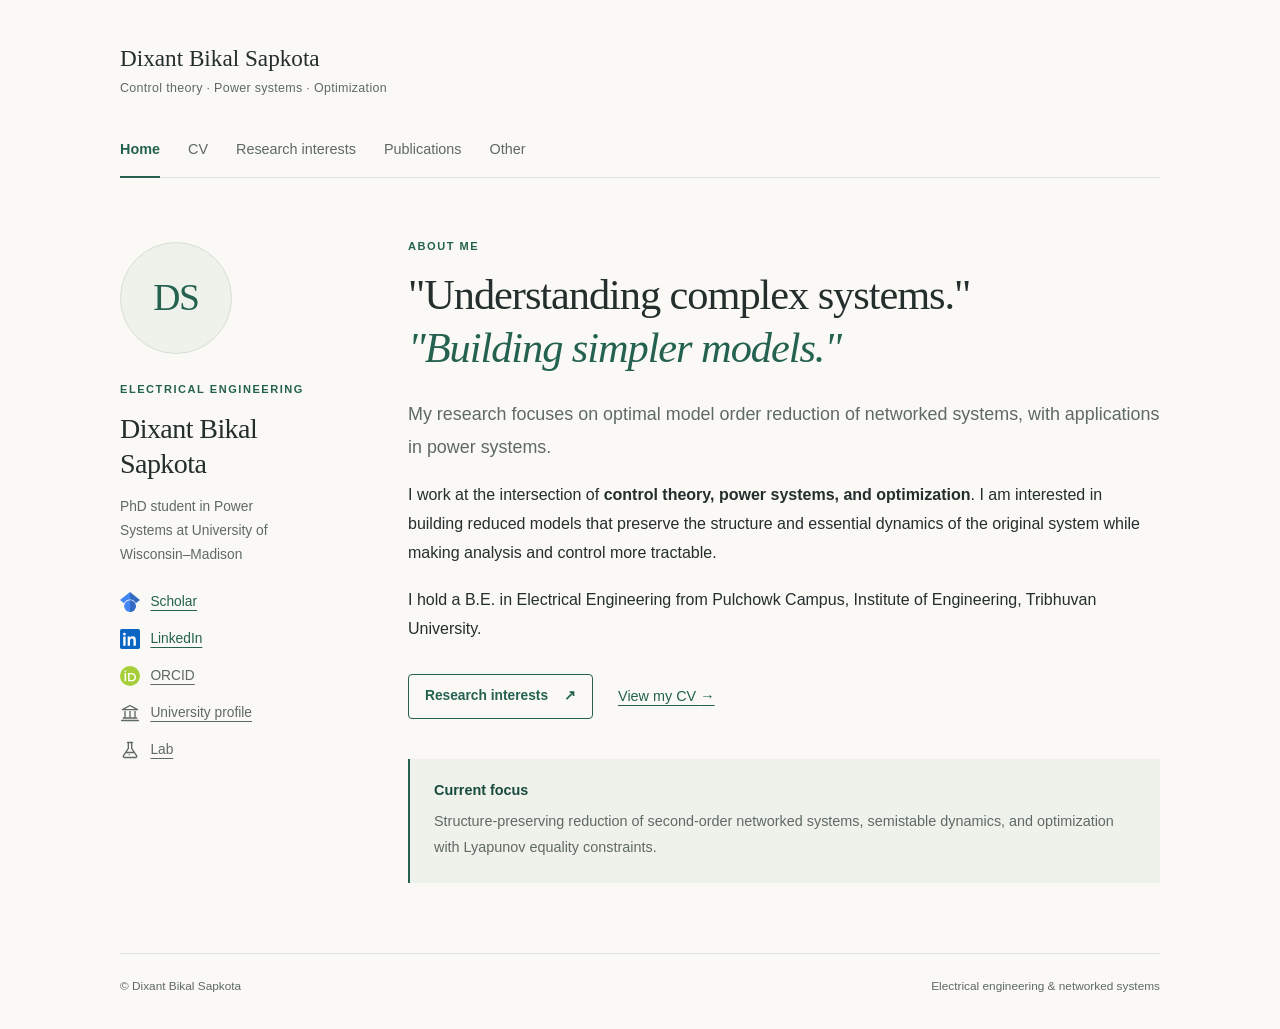
==== commit 45bd5b85: "" "" ====
--- a/index.html
+++ b/index.html
@@ -77,7 +77,7 @@
       </aside>
       <div class="page-content">
         <p class="eyebrow">About me</p>
-        <h1>Understanding complex systems.<br><em>Building simpler models.</em></h1>
+        <h1>"Understanding complex systems."<br><em>"Building simpler models."</em></h1>
         <p class="lead">My research focuses on optimal model order reduction of networked systems, with applications in power systems.</p>
         <p>I work at the intersection of <strong>control theory, power systems, and optimization</strong>. I am interested in building reduced models that preserve the structure and essential dynamics of the original system while making analysis and control more tractable.</p>
         <p>I hold a B.E. in Electrical Engineering from Pulchowk Campus, Institute of Engineering, Tribhuvan University.</p>
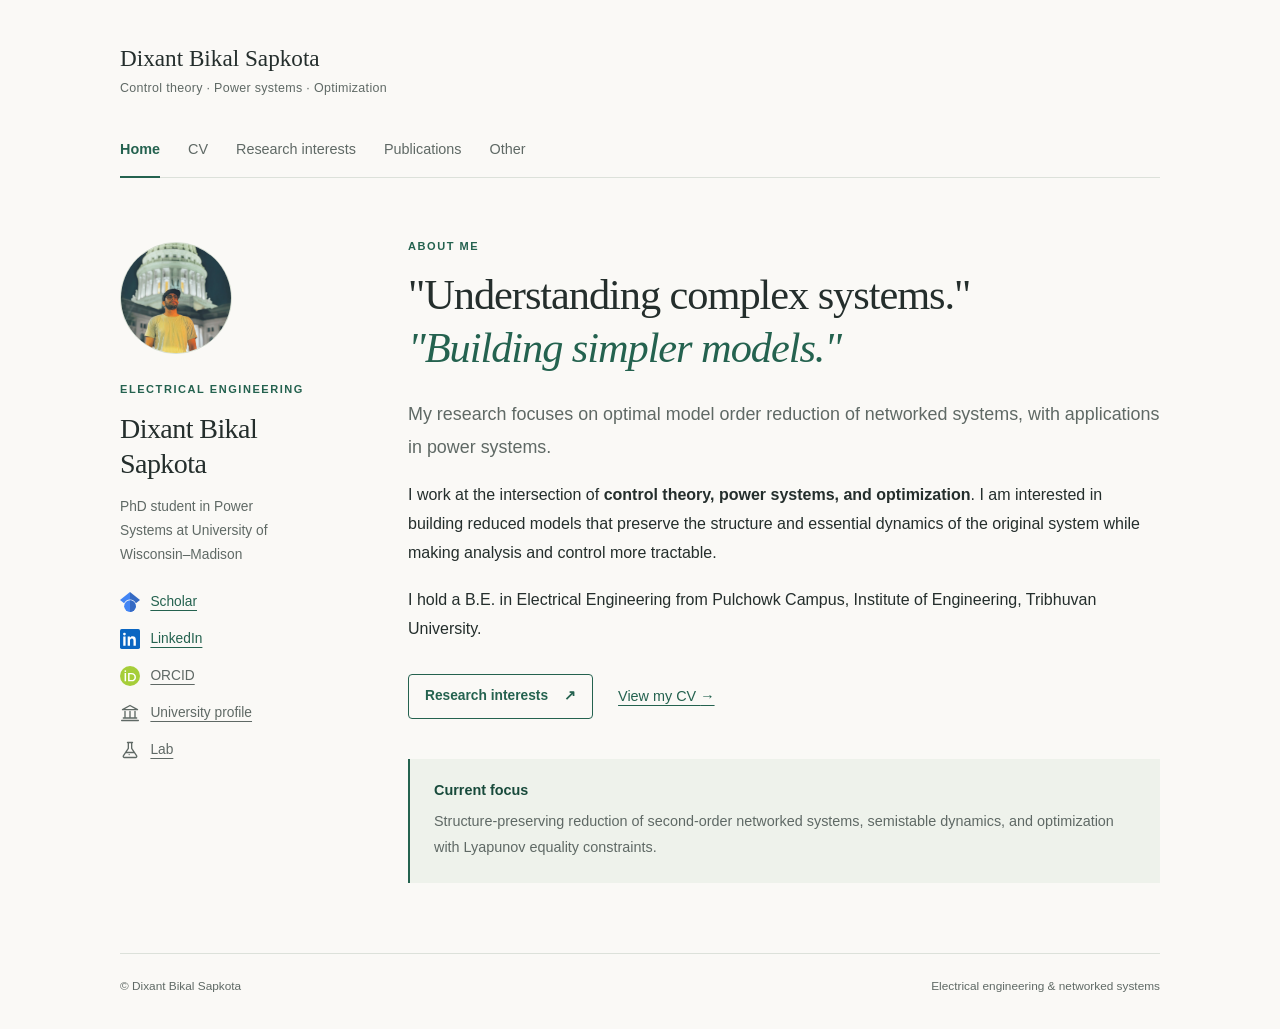
==== commit 8af4a0ee: "image" ====
--- a/index.html
+++ b/index.html
@@ -24,7 +24,12 @@
     </header>
     <main id="main" class="page-layout" tabindex="-1">
       <aside class="sidebar" aria-label="About Dixant Bikal Sapkota">
-        <div class="monogram" aria-hidden="true">DS</div>
+        <img
+          class="profile-photo"
+          src="images/image.jpg"
+          alt="Dixant Bikal Sapkota"
+          width="112"
+          height="112">
         <p class="eyebrow">Electrical engineering</p>
         <p class="profile-name">Dixant Bikal<br> Sapkota</p>
         <p class="sidebar-text">PhD student in Power Systems at University of Wisconsin–Madison</p>
--- a/styles.css
+++ b/styles.css
@@ -163,3 +163,23 @@
   .entry, .publication { break-inside: avoid; }
   a { color: inherit; }
 }
+
+.profile-photo {
+  display: block;
+  width: 112px;
+  height: 112px;
+  object-fit: cover;
+  object-position: center;
+  border-radius: 50%;
+  border: 1px solid #d6dfd2;
+  margin-bottom: 27px;
+}
+
+@media (max-width: 600px) {
+  .profile-photo {
+    float: right;
+    width: 74px;
+    height: 74px;
+    margin: 0 0 10px 18px;
+  }
+}
